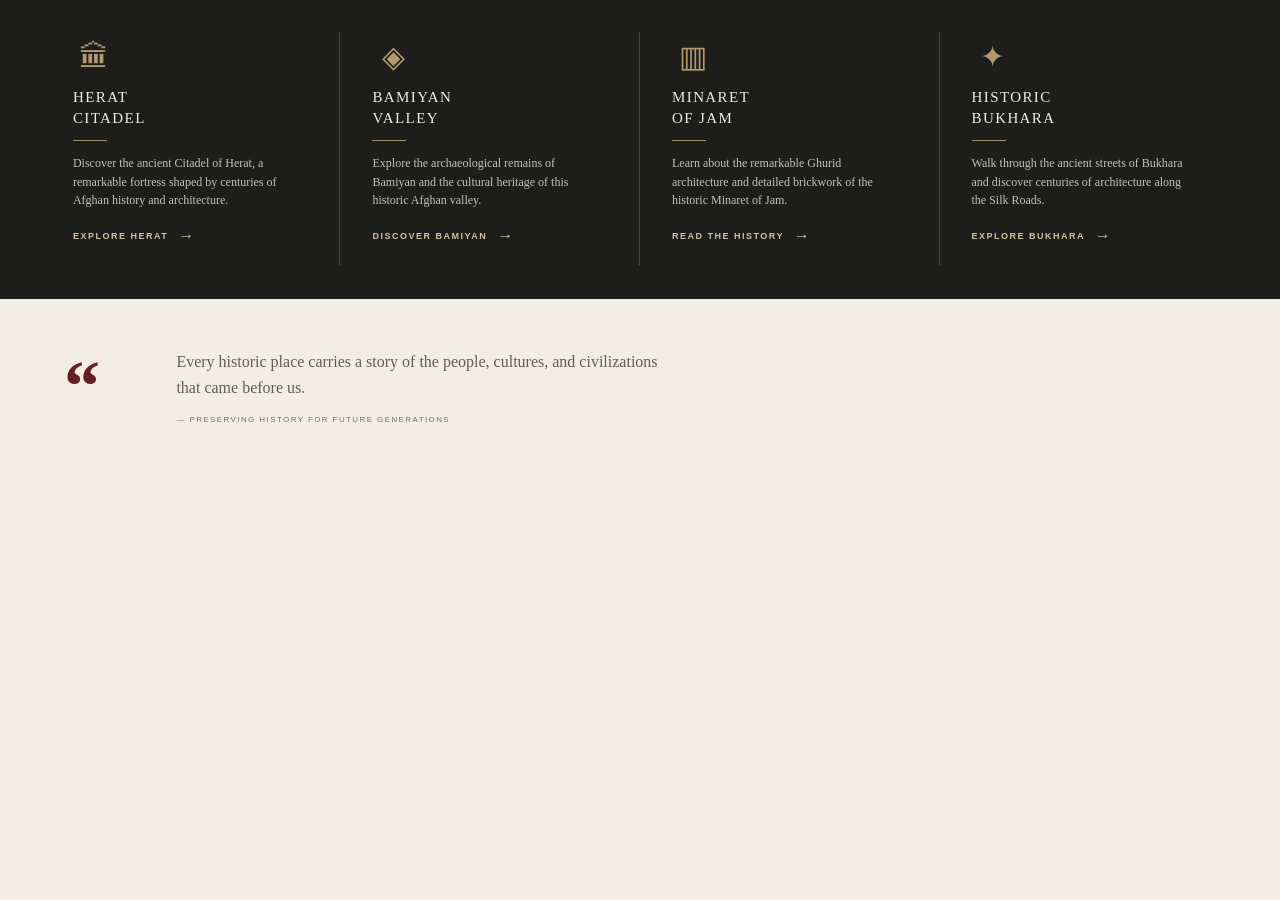
==== index.html @ f1c683c1 "Add historical places section" ====
<!DOCTYPE html>
<html lang="en">

<head>

    <meta charset="UTF-8">

    <meta name="viewport" content="width=device-width, initial-scale=1.0">

    <title>Historic Places & Heritage</title>

    <!-- =========================================
         COMMENT 1:
         CONNECTING THE CSS FILE
         This connects our HTML page to style.css.
    ========================================== -->

    <link rel="stylesheet" href="style.css">

</head>

<body>

    <!-- =========================================
         COMMENT 2:
         HISTORIC PLACES INFORMATION SECTION

         This is the dark section from the
         reference design.

         It contains four historical places.
    ========================================== -->

    <section class="features-section">

        <!-- =====================================
             COMMENT 3:
             FIRST HISTORIC PLACE

             Herat Citadel
        ====================================== -->

        <div class="feature-box">

            <!-- Historical place icon -->
            <div class="feature-icon">
                🏛
            </div>

            <!-- Historical place title -->
            <h3>
                HERAT<br>
                CITADEL
            </h3>

            <!-- Small decorative line -->
            <div class="feature-line"></div>

            <!-- Historical place description -->
            <p>
                Discover the ancient Citadel of Herat,
                a remarkable fortress shaped by centuries
                of Afghan history and architecture.
            </p>

            <!-- Explore link -->
            <a href="#">
                EXPLORE HERAT
                <span>→</span>
            </a>

        </div>

        <!-- =====================================
             COMMENT 4:
             SECOND HISTORIC PLACE

             Bamiyan Valley
        ====================================== -->

        <div class="feature-box">

            <!-- Historical place icon -->
            <div class="feature-icon">
                ◈
            </div>

            <!-- Historical place title -->
            <h3>
                BAMIYAN<br>
                VALLEY
            </h3>

            <!-- Small decorative line -->
            <div class="feature-line"></div>

            <!-- Historical place description -->
            <p>
                Explore the archaeological remains of
                Bamiyan and the cultural heritage of
                this historic Afghan valley.
            </p>

            <!-- Explore link -->
            <a href="#">
                DISCOVER BAMIYAN
                <span>→</span>
            </a>

        </div>

        <!-- =====================================
             COMMENT 5:
             THIRD HISTORIC PLACE

             Minaret of Jam
        ====================================== -->

        <div class="feature-box">

            <!-- Historical place icon -->
            <div class="feature-icon">
                ▥
            </div>

            <!-- Historical place title -->
            <h3>
                MINARET<br>
                OF JAM
            </h3>

            <!-- Small decorative line -->
            <div class="feature-line"></div>

            <!-- Historical place description -->
            <p>
                Learn about the remarkable Ghurid
                architecture and detailed brickwork
                of the historic Minaret of Jam.
            </p>

            <!-- Explore link -->
            <a href="#">
                READ THE HISTORY
                <span>→</span>
            </a>

        </div>

        <!-- =====================================
             COMMENT 6:
             FOURTH HISTORIC PLACE

             Historic Bukhara
        ====================================== -->

        <div class="feature-box">

            <!-- Historical place icon -->
            <div class="feature-icon">
                ✦
            </div>

            <!-- Historical place title -->
            <h3>
                HISTORIC<br>
                BUKHARA
            </h3>

            <!-- Small decorative line -->
            <div class="feature-line"></div>

            <!-- Historical place description -->
            <p>
                Walk through the ancient streets of
                Bukhara and discover centuries of
                architecture along the Silk Roads.
            </p>

            <!-- Explore link -->
            <a href="#">
                EXPLORE BUKHARA
                <span>→</span>
            </a>

        </div>

    </section>

    <!-- =========================================
         COMMENT 7:
         HERITAGE QUOTE SECTION

         This is the cream-colored section
         directly below the four columns.

         It contains:
         - Large quotation mark
         - Historical text
         - Small caption
         - Herat Citadel image
    ========================================== -->

    <section class="quote-section">

        <!-- =====================================
             COMMENT 8:
             LARGE QUOTATION MARK
        ====================================== -->

        <div class="quote-mark">
            “
        </div>

        <!-- =====================================
             COMMENT 9:
             QUOTE CONTENT
        ====================================== -->

        <div class="quote-content">

            <p>
                Every historic place carries a story of
                the people, cultures, and civilizations
                that came before us.
            </p>

            <!-- Small text below the quotation -->
            <span>
                — PRESERVING HISTORY FOR FUTURE GENERATIONS
            </span>

        </div>

        <!-- =====================================
             COMMENT 10:
             HISTORICAL IMAGE

             The image represents Herat Citadel.
        ====================================== -->

        <div class="quote-image"></div>

    </section>

</body>

</html>
---- style.css ----
/* =========================================
   COMMENT 1:
   GENERAL PAGE STYLES
   Basic settings for the whole page.
========================================= */

* {
    margin: 0;
    padding: 0;
    box-sizing: border-box;
}

body {
    background: #f3eee4;
    color: #f5efe4;
}


/* =========================================
   COMMENT 2:
   FOUR HISTORIC PLACES SECTION
   Dark section with four columns.
========================================= */

.features-section {
    width: 100%;
    background: #1d1d1b;

    display: grid;
    grid-template-columns: repeat(4, 1fr);

    padding: 32px 3.2% 34px;
}


/* =========================================
   COMMENT 3:
   HISTORIC PLACE BOX
   Each place has its own column.
========================================= */

.feature-box {
    min-height: 225px;

    padding: 4px 32px 20px;

    border-right: 1px solid #4a4945;

    display: flex;
    flex-direction: column;
    align-items: flex-start;
}


/* Remove the line from the last column */

.feature-box:last-child {
    border-right: none;
}


/* =========================================
   COMMENT 4:
   HISTORIC PLACE ICON
   Icon above each historical place title.
========================================= */

.feature-icon {
    width: 42px;
    height: 42px;

    margin-bottom: 9px;

    color: #b39a6d;

    font-size: 30px;
    line-height: 42px;

    text-align: center;
}


/* =========================================
   COMMENT 5:
   HISTORIC PLACE TITLE
========================================= */

.feature-box h3 {
    color: #f1eadf;

    font-family: Georgia, "Times New Roman", serif;

    font-size: 15px;
    line-height: 1.4;

    letter-spacing: 1.4px;

    font-weight: 400;

    min-height: 43px;
}


/* =========================================
   COMMENT 6:
   GOLD DECORATIVE LINE
========================================= */

.feature-line {
    width: 34px;
    height: 1px;

    background: #a48b62;

    margin: 10px 0 13px;
}


/* =========================================
   COMMENT 7:
   HISTORIC PLACE DESCRIPTION
========================================= */

.feature-box p {
    color: #c8c1b6;

    font-family: Georgia, "Times New Roman", serif;

    font-size: 12px;
    line-height: 1.55;

    max-width: 225px;

    margin-bottom: auto;
}


/* =========================================
   COMMENT 8:
   EXPLORE LINK
========================================= */

.feature-box a {
    margin-top: 17px;

    color: #d3c09e;

    text-decoration: none;

    font-family: Arial, sans-serif;

    font-size: 9px;

    letter-spacing: 1.5px;

    font-weight: bold;
}


/* Arrow beside the link */

.feature-box a span {
    font-size: 16px;

    margin-left: 6px;

    vertical-align: -2px;
}


/* Link hover effect */

.feature-box a:hover {
    color: #ffffff;
}


/* =========================================
   COMMENT 9:
   HERITAGE QUOTE SECTION
   Cream-colored section below the
   four historical places.
========================================= */

.quote-section {
    width: 100%;

    min-height: 175px;

    background: #f3eee4;

    display: flex;
    align-items: center;

    position: relative;

    overflow: hidden;

    color: #5b4b3f;
}


/* =========================================
   COMMENT 10:
   LARGE QUOTATION MARK
========================================= */

.quote-mark {
    width: 13%;

    padding-left: 5%;

    font-family: Georgia, "Times New Roman", serif;

    font-size: 72px;

    line-height: 1;

    font-weight: bold;

    color: #681d25;
}


/* =========================================
   COMMENT 11:
   QUOTE CONTENT
========================================= */

.quote-content {
    width: 52%;

    position: relative;

    z-index: 2;

    padding: 25px 10px;
}


/* Main quote text */

.quote-content p {
    font-family: Georgia, "Times New Roman", serif;

    font-size: 16px;

    line-height: 1.65;

    color: #6b5a4d;

    max-width: 500px;
}


/* Small text below the quote */

.quote-content span {
    display: block;

    margin-top: 13px;

    font-family: Arial, sans-serif;

    font-size: 8px;

    letter-spacing: 1.4px;

    color: #7b6b5d;
}


/* =========================================
   COMMENT 12:
   HERAT CITADEL IMAGE
   Real image of Herat Citadel.
========================================= */

.quote-image {
    width: 38%;
    height: 175px;

    position: absolute;

    right: 0;
    top: 0;

    background-image:

        linear-gradient(
            rgba(243, 238, 228, 0.12),
            rgba(243, 238, 228, 0.12)
        ),

        url("https://upload.wikimedia.org/wikipedia/commons/thumb/3/3e/HeratCitadel.jpg/1280px-HeratCitadel.jpg");

    background-size: cover;

    background-position: center;

    opacity: 0.9;
}


/* =========================================
   COMMENT 13:
   TABLET RESPONSIVE DESIGN
   Four columns become two columns
   on smaller screens.
========================================= */

@media (max-width: 900px) {

    .features-section {
        grid-template-columns: repeat(2, 1fr);
    }


    .feature-box {
        border-bottom: 1px solid #4a4945;
    }


    .feature-box:nth-child(2) {
        border-right: none;
    }


    .feature-box:nth-child(3),
    .feature-box:nth-child(4) {
        border-bottom: none;
    }


    .quote-mark {
        width: 15%;
    }


    .quote-content {
        width: 50%;
    }


    .quote-image {
        width: 35%;
    }
}


/* =========================================
   COMMENT 14:
   MOBILE RESPONSIVE DESIGN
   Four columns become one column
   on mobile phones.
========================================= */

@media (max-width: 600px) {

    /* One column for historical places */

    .features-section {
        grid-template-columns: 1fr;

        padding: 10px 20px;
    }


    /* Mobile historical place box */

    .feature-box {
        border-right: none;

        border-bottom: 1px solid #4a4945;

        padding: 25px 15px;

        min-height: auto;
    }


    /* Remove line from the last box */

    .feature-box:last-child {
        border-bottom: none;
    }


    /* Mobile quote section */

    .quote-section {
        min-height: 320px;

        display: block;

        padding: 25px 20px;
    }


    /* Mobile quotation mark */

    .quote-mark {
        width: auto;

        padding-left: 0;

        font-size: 55px;
    }


    /* Mobile quote content */

    .quote-content {
        width: 100%;

        padding: 0;
    }


    .quote-content p {
        font-size: 14px;
    }


    /* Mobile Herat Citadel image */

    .quote-image {
        position: relative;

        width: 100%;

        height: 160px;

        margin-top: 20px;
    }
}
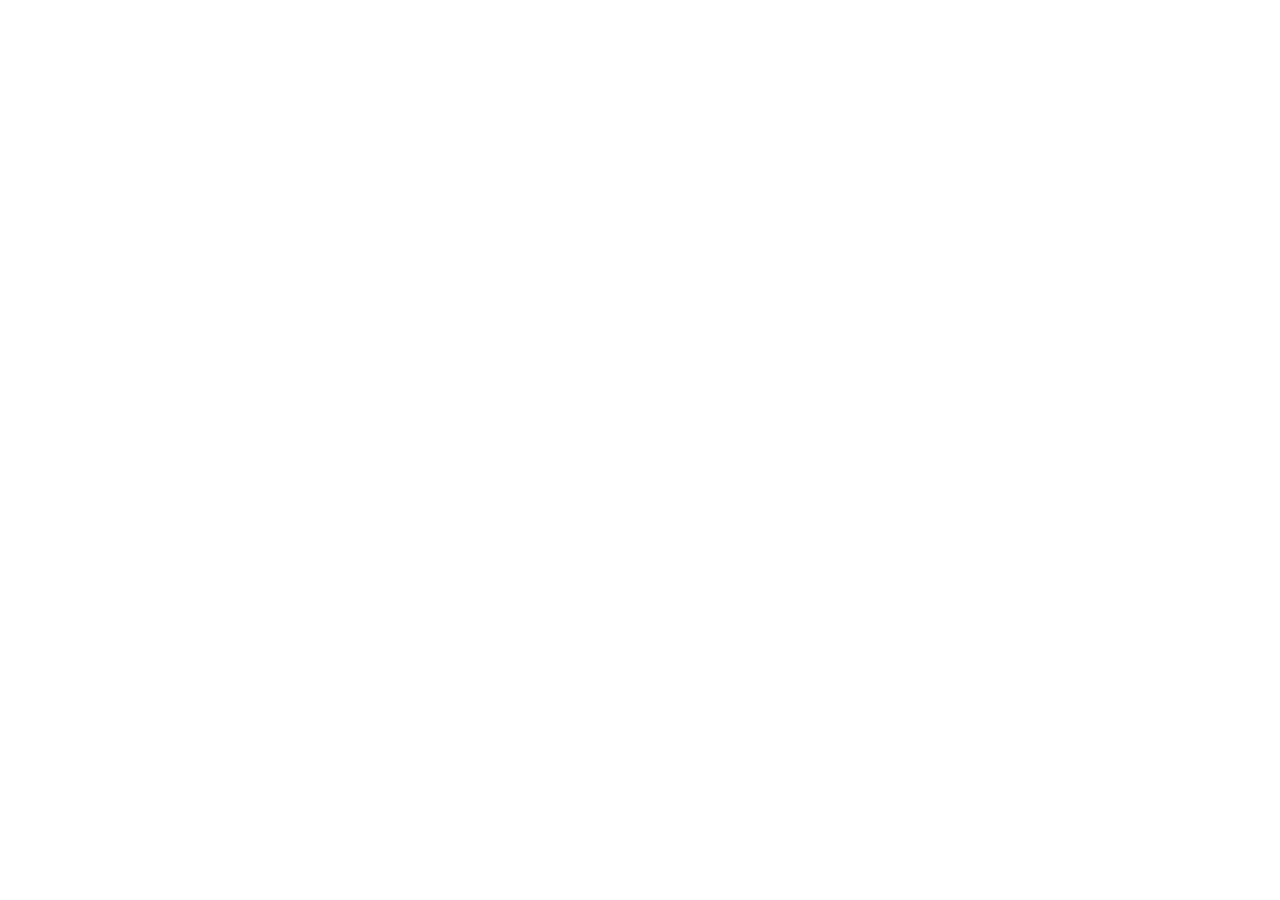
==== commit b3c80c33: "title added" ====
--- a/index.html
+++ b/index.html
@@ -1,248 +1,11 @@
 <!DOCTYPE html>
 <html lang="en">
-
 <head>
-
     <meta charset="UTF-8">
-
     <meta name="viewport" content="width=device-width, initial-scale=1.0">
-
-    <title>Historic Places & Heritage</title>
-
-    <!-- =========================================
-         COMMENT 1:
-         CONNECTING THE CSS FILE
-         This connects our HTML page to style.css.
-    ========================================== -->
-
-    <link rel="stylesheet" href="style.css">
-
+    <title>Herat — Beyond Time</title>
 </head>
-
 <body>
-
-    <!-- =========================================
-         COMMENT 2:
-         HISTORIC PLACES INFORMATION SECTION
-
-         This is the dark section from the
-         reference design.
-
-         It contains four historical places.
-    ========================================== -->
-
-    <section class="features-section">
-
-        <!-- =====================================
-             COMMENT 3:
-             FIRST HISTORIC PLACE
-
-             Herat Citadel
-        ====================================== -->
-
-        <div class="feature-box">
-
-            <!-- Historical place icon -->
-            <div class="feature-icon">
-                🏛
-            </div>
-
-            <!-- Historical place title -->
-            <h3>
-                HERAT<br>
-                CITADEL
-            </h3>
-
-            <!-- Small decorative line -->
-            <div class="feature-line"></div>
-
-            <!-- Historical place description -->
-            <p>
-                Discover the ancient Citadel of Herat,
-                a remarkable fortress shaped by centuries
-                of Afghan history and architecture.
-            </p>
-
-            <!-- Explore link -->
-            <a href="#">
-                EXPLORE HERAT
-                <span>→</span>
-            </a>
-
-        </div>
-
-        <!-- =====================================
-             COMMENT 4:
-             SECOND HISTORIC PLACE
-
-             Bamiyan Valley
-        ====================================== -->
-
-        <div class="feature-box">
-
-            <!-- Historical place icon -->
-            <div class="feature-icon">
-                ◈
-            </div>
-
-            <!-- Historical place title -->
-            <h3>
-                BAMIYAN<br>
-                VALLEY
-            </h3>
-
-            <!-- Small decorative line -->
-            <div class="feature-line"></div>
-
-            <!-- Historical place description -->
-            <p>
-                Explore the archaeological remains of
-                Bamiyan and the cultural heritage of
-                this historic Afghan valley.
-            </p>
-
-            <!-- Explore link -->
-            <a href="#">
-                DISCOVER BAMIYAN
-                <span>→</span>
-            </a>
-
-        </div>
-
-        <!-- =====================================
-             COMMENT 5:
-             THIRD HISTORIC PLACE
-
-             Minaret of Jam
-        ====================================== -->
-
-        <div class="feature-box">
-
-            <!-- Historical place icon -->
-            <div class="feature-icon">
-                ▥
-            </div>
-
-            <!-- Historical place title -->
-            <h3>
-                MINARET<br>
-                OF JAM
-            </h3>
-
-            <!-- Small decorative line -->
-            <div class="feature-line"></div>
-
-            <!-- Historical place description -->
-            <p>
-                Learn about the remarkable Ghurid
-                architecture and detailed brickwork
-                of the historic Minaret of Jam.
-            </p>
-
-            <!-- Explore link -->
-            <a href="#">
-                READ THE HISTORY
-                <span>→</span>
-            </a>
-
-        </div>
-
-        <!-- =====================================
-             COMMENT 6:
-             FOURTH HISTORIC PLACE
-
-             Historic Bukhara
-        ====================================== -->
-
-        <div class="feature-box">
-
-            <!-- Historical place icon -->
-            <div class="feature-icon">
-                ✦
-            </div>
-
-            <!-- Historical place title -->
-            <h3>
-                HISTORIC<br>
-                BUKHARA
-            </h3>
-
-            <!-- Small decorative line -->
-            <div class="feature-line"></div>
-
-            <!-- Historical place description -->
-            <p>
-                Walk through the ancient streets of
-                Bukhara and discover centuries of
-                architecture along the Silk Roads.
-            </p>
-
-            <!-- Explore link -->
-            <a href="#">
-                EXPLORE BUKHARA
-                <span>→</span>
-            </a>
-
-        </div>
-
-    </section>
-
-    <!-- =========================================
-         COMMENT 7:
-         HERITAGE QUOTE SECTION
-
-         This is the cream-colored section
-         directly below the four columns.
-
-         It contains:
-         - Large quotation mark
-         - Historical text
-         - Small caption
-         - Herat Citadel image
-    ========================================== -->
-
-    <section class="quote-section">
-
-        <!-- =====================================
-             COMMENT 8:
-             LARGE QUOTATION MARK
-        ====================================== -->
-
-        <div class="quote-mark">
-            “
-        </div>
-
-        <!-- =====================================
-             COMMENT 9:
-             QUOTE CONTENT
-        ====================================== -->
-
-        <div class="quote-content">
-
-            <p>
-                Every historic place carries a story of
-                the people, cultures, and civilizations
-                that came before us.
-            </p>
-
-            <!-- Small text below the quotation -->
-            <span>
-                — PRESERVING HISTORY FOR FUTURE GENERATIONS
-            </span>
-
-        </div>
-
-        <!-- =====================================
-             COMMENT 10:
-             HISTORICAL IMAGE
-
-             The image represents Herat Citadel.
-        ====================================== -->
-
-        <div class="quote-image"></div>
-
-    </section>
-
+    
 </body>
-
-</html>
+</html>
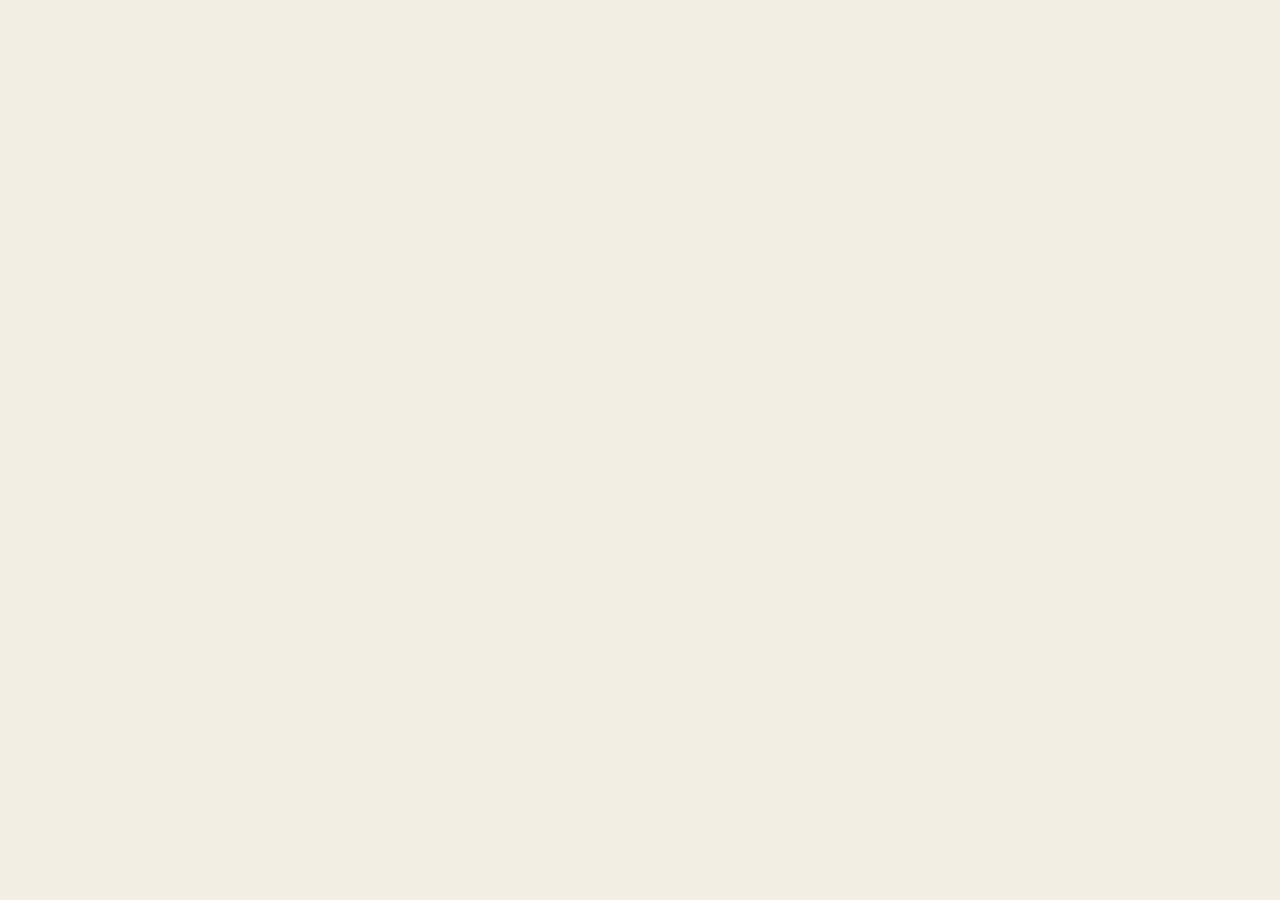
==== commit b74764b2: "link added" ====
--- a/index.html
+++ b/index.html
@@ -4,6 +4,19 @@
     <meta charset="UTF-8">
     <meta name="viewport" content="width=device-width, initial-scale=1.0">
     <title>Herat — Beyond Time</title>
+    
+     <link rel="preconnect" href="https://fonts.googleapis.com">
+    <link rel="preconnect" href="https://fonts.gstatic.com" crossorigin>
+    <link href="https://fonts.googleapis.com/css2?family=DM+Sans:wght@400;500;600&family=Playfair+Display:wght@400;500;600;700&display=swap" rel="stylesheet">
+
+    <!-- Bootstrap -->
+    <link href="https://cdn.jsdelivr.net/npm/bootstrap@5.3.3/dist/css/bootstrap.min.css" rel="stylesheet">
+
+    <!-- Bootstrap Icons -->
+    <link rel="stylesheet" href="https://cdn.jsdelivr.net/npm/bootstrap-icons@1.11.3/font/bootstrap-icons.min.css">
+
+    <!-- Your CSS -->
+    <link rel="stylesheet" href="style.css">
 </head>
 <body>
     
--- a/style.css
+++ b/style.css
@@ -0,0 +1,436 @@
+/* =========================================
+   COMMENT 1:
+   GENERAL PAGE STYLES
+   Basic settings for the whole page.
+========================================= */
+
+* {
+    margin: 0;
+    padding: 0;
+    box-sizing: border-box;
+}
+
+body {
+    background: #f3eee4;
+    color: #f5efe4;
+}
+
+
+/* =========================================
+   COMMENT 2:
+   FOUR HISTORIC PLACES SECTION
+   Dark section with four columns.
+========================================= */
+
+.features-section {
+    width: 100%;
+    background: #1d1d1b;
+
+    display: grid;
+    grid-template-columns: repeat(4, 1fr);
+
+    padding: 32px 3.2% 34px;
+}
+
+
+/* =========================================
+   COMMENT 3:
+   HISTORIC PLACE BOX
+   Each place has its own column.
+========================================= */
+
+.feature-box {
+    min-height: 225px;
+
+    padding: 4px 32px 20px;
+
+    border-right: 1px solid #4a4945;
+
+    display: flex;
+    flex-direction: column;
+    align-items: flex-start;
+}
+
+
+/* Remove the line from the last column */
+
+.feature-box:last-child {
+    border-right: none;
+}
+
+
+/* =========================================
+   COMMENT 4:
+   HISTORIC PLACE ICON
+   Icon above each historical place title.
+========================================= */
+
+.feature-icon {
+    width: 42px;
+    height: 42px;
+
+    margin-bottom: 9px;
+
+    color: #b39a6d;
+
+    font-size: 30px;
+    line-height: 42px;
+
+    text-align: center;
+}
+
+
+/* =========================================
+   COMMENT 5:
+   HISTORIC PLACE TITLE
+========================================= */
+
+.feature-box h3 {
+    color: #f1eadf;
+
+    font-family: Georgia, "Times New Roman", serif;
+
+    font-size: 15px;
+    line-height: 1.4;
+
+    letter-spacing: 1.4px;
+
+    font-weight: 400;
+
+    min-height: 43px;
+}
+
+
+/* =========================================
+   COMMENT 6:
+   GOLD DECORATIVE LINE
+========================================= */
+
+.feature-line {
+    width: 34px;
+    height: 1px;
+
+    background: #a48b62;
+
+    margin: 10px 0 13px;
+}
+
+
+/* =========================================
+   COMMENT 7:
+   HISTORIC PLACE DESCRIPTION
+========================================= */
+
+.feature-box p {
+    color: #c8c1b6;
+
+    font-family: Georgia, "Times New Roman", serif;
+
+    font-size: 12px;
+    line-height: 1.55;
+
+    max-width: 225px;
+
+    margin-bottom: auto;
+}
+
+
+/* =========================================
+   COMMENT 8:
+   EXPLORE LINK
+========================================= */
+
+.feature-box a {
+    margin-top: 17px;
+
+    color: #d3c09e;
+
+    text-decoration: none;
+
+    font-family: Arial, sans-serif;
+
+    font-size: 9px;
+
+    letter-spacing: 1.5px;
+
+    font-weight: bold;
+}
+
+
+/* Arrow beside the link */
+
+.feature-box a span {
+    font-size: 16px;
+
+    margin-left: 6px;
+
+    vertical-align: -2px;
+}
+
+
+/* Link hover effect */
+
+.feature-box a:hover {
+    color: #ffffff;
+}
+
+
+/* =========================================
+   COMMENT 9:
+   HERITAGE QUOTE SECTION
+   Cream-colored section below the
+   four historical places.
+========================================= */
+
+.quote-section {
+    width: 100%;
+
+    min-height: 175px;
+
+    background: #f3eee4;
+
+    display: flex;
+    align-items: center;
+
+    position: relative;
+
+    overflow: hidden;
+
+    color: #5b4b3f;
+}
+
+
+/* =========================================
+   COMMENT 10:
+   LARGE QUOTATION MARK
+========================================= */
+
+.quote-mark {
+    width: 13%;
+
+    padding-left: 5%;
+
+    font-family: Georgia, "Times New Roman", serif;
+
+    font-size: 72px;
+
+    line-height: 1;
+
+    font-weight: bold;
+
+    color: #681d25;
+}
+
+
+/* =========================================
+   COMMENT 11:
+   QUOTE CONTENT
+========================================= */
+
+.quote-content {
+    width: 52%;
+
+    position: relative;
+
+    z-index: 2;
+
+    padding: 25px 10px;
+}
+
+
+/* Main quote text */
+
+.quote-content p {
+    font-family: Georgia, "Times New Roman", serif;
+
+    font-size: 16px;
+
+    line-height: 1.65;
+
+    color: #6b5a4d;
+
+    max-width: 500px;
+}
+
+
+/* Small text below the quote */
+
+.quote-content span {
+    display: block;
+
+    margin-top: 13px;
+
+    font-family: Arial, sans-serif;
+
+    font-size: 8px;
+
+    letter-spacing: 1.4px;
+
+    color: #7b6b5d;
+}
+
+
+/* =========================================
+   COMMENT 12:
+   HERAT CITADEL IMAGE
+   Real image of Herat Citadel.
+========================================= */
+
+.quote-image {
+    width: 38%;
+    height: 175px;
+
+    position: absolute;
+
+    right: 0;
+    top: 0;
+
+    background-image:
+
+        linear-gradient(
+            rgba(243, 238, 228, 0.12),
+            rgba(243, 238, 228, 0.12)
+        ),
+
+        url("https://upload.wikimedia.org/wikipedia/commons/thumb/3/3e/HeratCitadel.jpg/1280px-HeratCitadel.jpg");
+
+    background-size: cover;
+
+    background-position: center;
+
+    opacity: 0.9;
+}
+
+
+/* =========================================
+   COMMENT 13:
+   TABLET RESPONSIVE DESIGN
+   Four columns become two columns
+   on smaller screens.
+========================================= */
+
+@media (max-width: 900px) {
+
+    .features-section {
+        grid-template-columns: repeat(2, 1fr);
+    }
+
+
+    .feature-box {
+        border-bottom: 1px solid #4a4945;
+    }
+
+
+    .feature-box:nth-child(2) {
+        border-right: none;
+    }
+
+
+    .feature-box:nth-child(3),
+    .feature-box:nth-child(4) {
+        border-bottom: none;
+    }
+
+
+    .quote-mark {
+        width: 15%;
+    }
+
+
+    .quote-content {
+        width: 50%;
+    }
+
+
+    .quote-image {
+        width: 35%;
+    }
+}
+
+
+/* =========================================
+   COMMENT 14:
+   MOBILE RESPONSIVE DESIGN
+   Four columns become one column
+   on mobile phones.
+========================================= */
+
+@media (max-width: 600px) {
+
+    /* One column for historical places */
+
+    .features-section {
+        grid-template-columns: 1fr;
+
+        padding: 10px 20px;
+    }
+
+
+    /* Mobile historical place box */
+
+    .feature-box {
+        border-right: none;
+
+        border-bottom: 1px solid #4a4945;
+
+        padding: 25px 15px;
+
+        min-height: auto;
+    }
+
+
+    /* Remove line from the last box */
+
+    .feature-box:last-child {
+        border-bottom: none;
+    }
+
+
+    /* Mobile quote section */
+
+    .quote-section {
+        min-height: 320px;
+
+        display: block;
+
+        padding: 25px 20px;
+    }
+
+
+    /* Mobile quotation mark */
+
+    .quote-mark {
+        width: auto;
+
+        padding-left: 0;
+
+        font-size: 55px;
+    }
+
+
+    /* Mobile quote content */
+
+    .quote-content {
+        width: 100%;
+
+        padding: 0;
+    }
+
+
+    .quote-content p {
+        font-size: 14px;
+    }
+
+
+    /* Mobile Herat Citadel image */
+
+    .quote-image {
+        position: relative;
+
+        width: 100%;
+
+        height: 160px;
+
+        margin-top: 20px;
+    }
+}
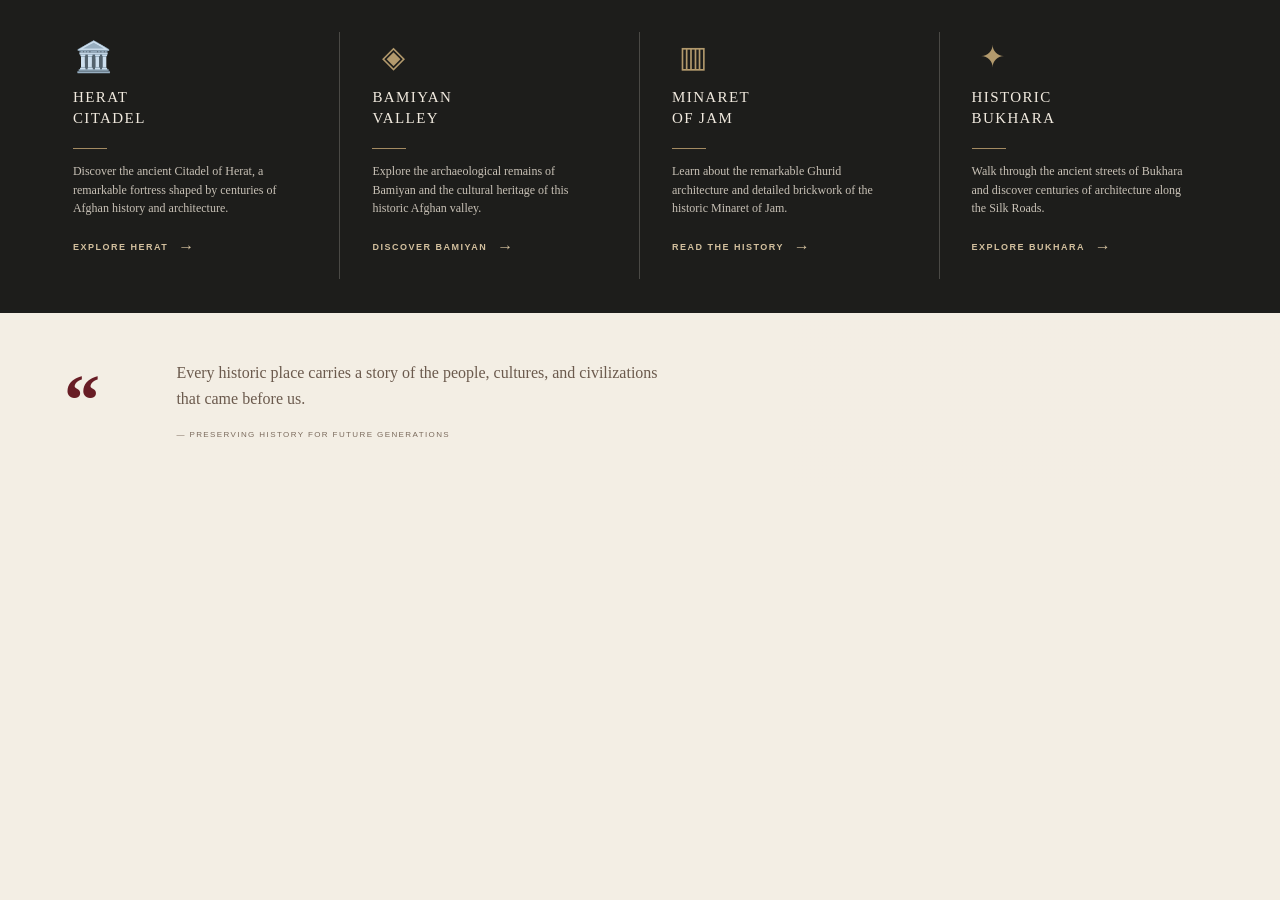
==== commit a9563630: "Merge branch 'main' into feat/header-hero" ====
--- a/index.html
+++ b/index.html
@@ -1,12 +1,15 @@
 <!DOCTYPE html>
 <html lang="en">
+
 <head>
     <meta charset="UTF-8">
     <meta name="viewport" content="width=device-width, initial-scale=1.0">
+
     <title>Herat — Beyond Time</title>
-    
-     <link rel="preconnect" href="https://fonts.googleapis.com">
+
+    <link rel="preconnect" href="https://fonts.googleapis.com">
     <link rel="preconnect" href="https://fonts.gstatic.com" crossorigin>
+
     <link href="https://fonts.googleapis.com/css2?family=DM+Sans:wght@400;500;600&family=Playfair+Display:wght@400;500;600;700&display=swap" rel="stylesheet">
 
     <!-- Bootstrap -->
@@ -18,7 +21,141 @@
     <!-- Your CSS -->
     <link rel="stylesheet" href="style.css">
 </head>
+
 <body>
-    
+
+    <section class="features-section">
+
+        <div class="feature-box">
+
+            <div class="feature-icon">
+                🏛
+            </div>
+
+            <h3>
+                HERAT<br>
+                CITADEL
+            </h3>
+
+            <div class="feature-line"></div>
+
+            <p>
+                Discover the ancient Citadel of Herat,
+                a remarkable fortress shaped by centuries
+                of Afghan history and architecture.
+            </p>
+
+            <a href="#">
+                EXPLORE HERAT
+                <span>→</span>
+            </a>
+
+        </div>
+
+        <div class="feature-box">
+
+            <div class="feature-icon">
+                ◈
+            </div>
+
+            <h3>
+                BAMIYAN<br>
+                VALLEY
+            </h3>
+
+            <div class="feature-line"></div>
+
+            <p>
+                Explore the archaeological remains of
+                Bamiyan and the cultural heritage of
+                this historic Afghan valley.
+            </p>
+
+            <a href="#">
+                DISCOVER BAMIYAN
+                <span>→</span>
+            </a>
+
+        </div>
+
+        <div class="feature-box">
+
+            <div class="feature-icon">
+                ▥
+            </div>
+
+            <h3>
+                MINARET<br>
+                OF JAM
+            </h3>
+
+            <div class="feature-line"></div>
+
+            <p>
+                Learn about the remarkable Ghurid
+                architecture and detailed brickwork
+                of the historic Minaret of Jam.
+            </p>
+
+            <a href="#">
+                READ THE HISTORY
+                <span>→</span>
+            </a>
+
+        </div>
+
+        <div class="feature-box">
+
+            <div class="feature-icon">
+                ✦
+            </div>
+
+            <h3>
+                HISTORIC<br>
+                BUKHARA
+            </h3>
+
+            <div class="feature-line"></div>
+
+            <p>
+                Walk through the ancient streets of
+                Bukhara and discover centuries of
+                architecture along the Silk Roads.
+            </p>
+
+            <a href="#">
+                EXPLORE BUKHARA
+                <span>→</span>
+            </a>
+
+        </div>
+
+    </section>
+
+    <section class="quote-section">
+
+        <div class="quote-mark">
+            “
+        </div>
+
+        <div class="quote-content">
+
+            <p>
+                Every historic place carries a story of
+                the people, cultures, and civilizations
+                that came before us.
+            </p>
+
+            <span>
+                — PRESERVING HISTORY FOR FUTURE GENERATIONS
+            </span>
+
+        </div>
+
+        <div class="quote-image"></div>
+
+    </section>
+
 </body>
+
 </html>
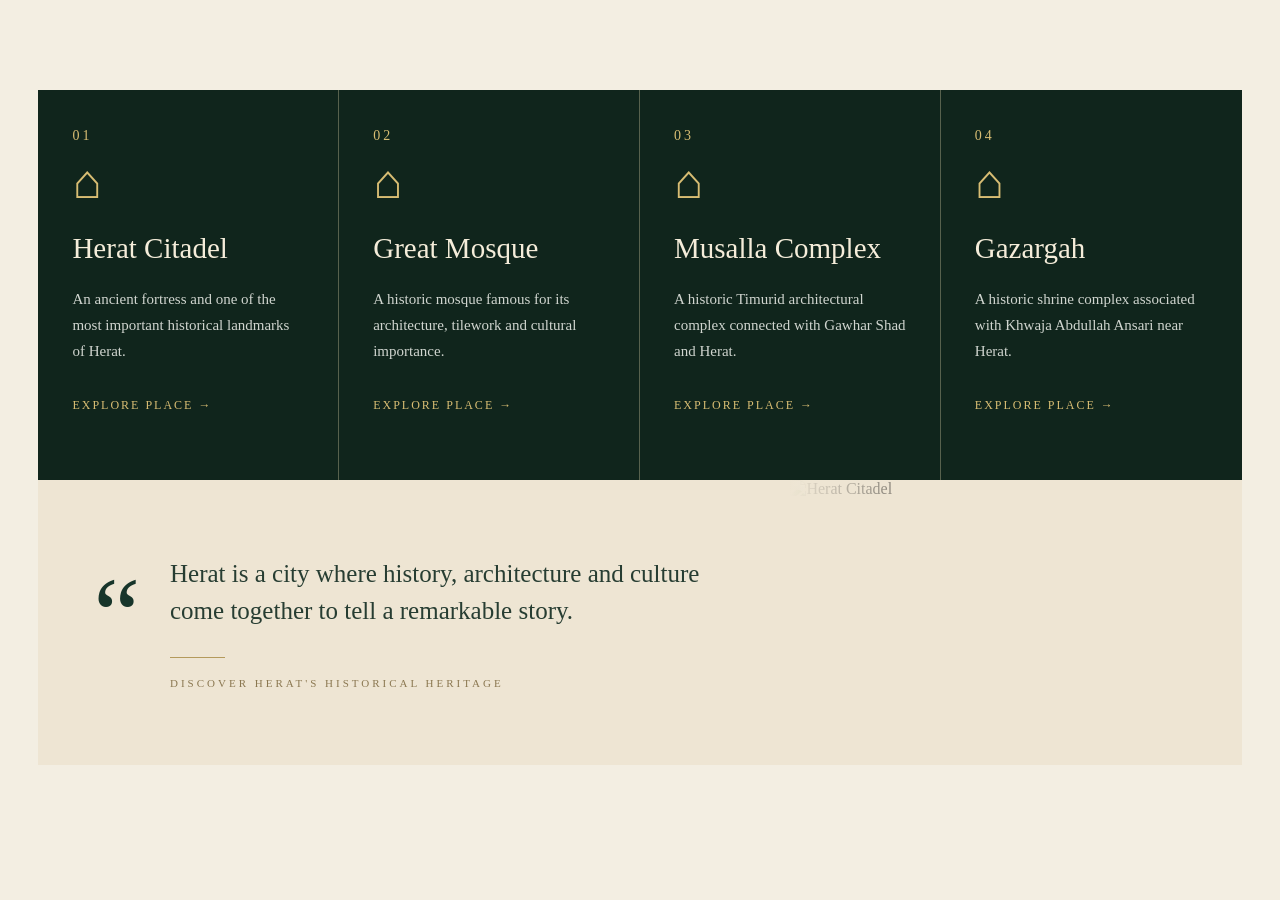
==== commit c339ea9c: "Add files via upload" ====
--- a/index.html
+++ b/index.html
@@ -1,161 +1,155 @@
-<!DOCTYPE html>
-<html lang="en">
-
-<head>
-    <meta charset="UTF-8">
-    <meta name="viewport" content="width=device-width, initial-scale=1.0">
-
-    <title>Herat — Beyond Time</title>
-
-    <link rel="preconnect" href="https://fonts.googleapis.com">
-    <link rel="preconnect" href="https://fonts.gstatic.com" crossorigin>
-
-    <link href="https://fonts.googleapis.com/css2?family=DM+Sans:wght@400;500;600&family=Playfair+Display:wght@400;500;600;700&display=swap" rel="stylesheet">
-
-    <!-- Bootstrap -->
-    <link href="https://cdn.jsdelivr.net/npm/bootstrap@5.3.3/dist/css/bootstrap.min.css" rel="stylesheet">
-
-    <!-- Bootstrap Icons -->
-    <link rel="stylesheet" href="https://cdn.jsdelivr.net/npm/bootstrap-icons@1.11.3/font/bootstrap-icons.min.css">
-
-    <!-- Your CSS -->
-    <link rel="stylesheet" href="style.css">
-</head>
-
-<body>
-
-    <section class="features-section">
-
-        <div class="feature-box">
-
-            <div class="feature-icon">
-                🏛
-            </div>
-
-            <h3>
-                HERAT<br>
-                CITADEL
-            </h3>
-
-            <div class="feature-line"></div>
-
-            <p>
-                Discover the ancient Citadel of Herat,
-                a remarkable fortress shaped by centuries
-                of Afghan history and architecture.
-            </p>
-
-            <a href="#">
-                EXPLORE HERAT
-                <span>→</span>
-            </a>
-
-        </div>
-
-        <div class="feature-box">
-
-            <div class="feature-icon">
-                ◈
-            </div>
-
-            <h3>
-                BAMIYAN<br>
-                VALLEY
-            </h3>
-
-            <div class="feature-line"></div>
-
-            <p>
-                Explore the archaeological remains of
-                Bamiyan and the cultural heritage of
-                this historic Afghan valley.
-            </p>
-
-            <a href="#">
-                DISCOVER BAMIYAN
-                <span>→</span>
-            </a>
-
-        </div>
-
-        <div class="feature-box">
-
-            <div class="feature-icon">
-                ▥
-            </div>
-
-            <h3>
-                MINARET<br>
-                OF JAM
-            </h3>
-
-            <div class="feature-line"></div>
-
-            <p>
-                Learn about the remarkable Ghurid
-                architecture and detailed brickwork
-                of the historic Minaret of Jam.
-            </p>
-
-            <a href="#">
-                READ THE HISTORY
-                <span>→</span>
-            </a>
-
-        </div>
-
-        <div class="feature-box">
-
-            <div class="feature-icon">
-                ✦
-            </div>
-
-            <h3>
-                HISTORIC<br>
-                BUKHARA
-            </h3>
-
-            <div class="feature-line"></div>
-
-            <p>
-                Walk through the ancient streets of
-                Bukhara and discover centuries of
-                architecture along the Silk Roads.
-            </p>
-
-            <a href="#">
-                EXPLORE BUKHARA
-                <span>→</span>
-            </a>
-
-        </div>
-
-    </section>
-
-    <section class="quote-section">
-
-        <div class="quote-mark">
-            “
-        </div>
-
-        <div class="quote-content">
-
-            <p>
-                Every historic place carries a story of
-                the people, cultures, and civilizations
-                that came before us.
-            </p>
-
-            <span>
-                — PRESERVING HISTORY FOR FUTURE GENERATIONS
-            </span>
-
-        </div>
-
-        <div class="quote-image"></div>
-
-    </section>
-
-</body>
-
+<!DOCTYPE html>
+<html lang="en">
+
+<head>
+    <meta charset="UTF-8">
+
+    <!-- Make the website responsive -->
+    <meta name="viewport" content="width=device-width, initial-scale=1.0">
+
+    <!-- Connect HTML to CSS -->
+    <link rel="stylesheet" href="style.css">
+
+    <title>Historical Places of Herat</title>
+</head>
+
+<body>
+
+    <!-- =========================================
+         HISTORICAL PLACES OF HERAT
+         Four places in one row
+    ========================================== -->
+    <section class="heritage-section">
+
+        <!-- =====================================
+             PLACE 01
+        ====================================== -->
+        <div class="heritage-card">
+
+            <div class="number">01</div>
+
+            <!-- Simple historical-place icon -->
+            <div class="place-icon">⌂</div>
+
+            <h2>Herat Citadel</h2>
+
+            <p>
+                An ancient fortress and one of the
+                most important historical landmarks of Herat.
+            </p>
+
+            <a href="#">EXPLORE PLACE →</a>
+
+        </div>
+
+
+        <!-- =====================================
+             PLACE 02
+        ====================================== -->
+        <div class="heritage-card">
+
+            <div class="number">02</div>
+
+            <div class="place-icon">⌂</div>
+
+            <h2>Great Mosque</h2>
+
+            <p>
+                A historic mosque famous for its
+                architecture, tilework and cultural importance.
+            </p>
+
+            <a href="#">EXPLORE PLACE →</a>
+
+        </div>
+
+
+        <!-- =====================================
+             PLACE 03
+        ====================================== -->
+        <div class="heritage-card">
+
+            <div class="number">03</div>
+
+            <div class="place-icon">⌂</div>
+
+            <h2>Musalla Complex</h2>
+
+            <p>
+                A historic Timurid architectural complex
+                connected with Gawhar Shad and Herat.
+            </p>
+
+            <a href="#">EXPLORE PLACE →</a>
+
+        </div>
+
+
+        <!-- =====================================
+             PLACE 04
+        ====================================== -->
+        <div class="heritage-card">
+
+            <div class="number">04</div>
+
+            <div class="place-icon">⌂</div>
+
+            <h2>Gazargah</h2>
+
+            <p>
+                A historic shrine complex associated
+                with Khwaja Abdullah Ansari near Herat.
+            </p>
+
+            <a href="#">EXPLORE PLACE →</a>
+
+        </div>
+
+
+        <!-- =========================================
+             BOTTOM HERITAGE MESSAGE
+        ========================================== -->
+        <div class="heritage-bottom">
+
+            <!-- Text section -->
+            <div class="heritage-message">
+
+                <div class="quote-mark">
+                    “
+                </div>
+
+                <div class="message-content">
+
+                    <p>
+                        Herat is a city where history,
+                        architecture and culture come
+                        together to tell a remarkable story.
+                    </p>
+
+                    <div class="message-line"></div>
+
+                    <span>
+                        DISCOVER HERAT'S HISTORICAL HERITAGE
+                    </span>
+
+                </div>
+
+            </div>
+
+
+            <!-- Historical image -->
+            <div class="heritage-image">
+
+                <img
+                    src="https://upload.wikimedia.org/wikipedia/commons/thumb/3/3e/HeratCitadel.jpg/1280px-HeratCitadel.jpg"
+                    alt="Herat Citadel">
+
+            </div>
+
+        </div>
+
+    </section>
+
+</body>
+
 </html>
--- a/style.css
+++ b/style.css
@@ -1,436 +1,443 @@
-/* =========================================
-   COMMENT 1:
-   GENERAL PAGE STYLES
-   Basic settings for the whole page.
-========================================= */
-
-* {
-    margin: 0;
-    padding: 0;
-    box-sizing: border-box;
-}
-
-body {
-    background: #f3eee4;
-    color: #f5efe4;
-}
-
-
-/* =========================================
-   COMMENT 2:
-   FOUR HISTORIC PLACES SECTION
-   Dark section with four columns.
-========================================= */
-
-.features-section {
-    width: 100%;
-    background: #1d1d1b;
-
-    display: grid;
-    grid-template-columns: repeat(4, 1fr);
-
-    padding: 32px 3.2% 34px;
-}
-
-
-/* =========================================
-   COMMENT 3:
-   HISTORIC PLACE BOX
-   Each place has its own column.
-========================================= */
-
-.feature-box {
-    min-height: 225px;
-
-    padding: 4px 32px 20px;
-
-    border-right: 1px solid #4a4945;
-
-    display: flex;
-    flex-direction: column;
-    align-items: flex-start;
-}
-
-
-/* Remove the line from the last column */
-
-.feature-box:last-child {
-    border-right: none;
-}
-
-
-/* =========================================
-   COMMENT 4:
-   HISTORIC PLACE ICON
-   Icon above each historical place title.
-========================================= */
-
-.feature-icon {
-    width: 42px;
-    height: 42px;
-
-    margin-bottom: 9px;
-
-    color: #b39a6d;
-
-    font-size: 30px;
-    line-height: 42px;
-
-    text-align: center;
-}
-
-
-/* =========================================
-   COMMENT 5:
-   HISTORIC PLACE TITLE
-========================================= */
-
-.feature-box h3 {
-    color: #f1eadf;
-
-    font-family: Georgia, "Times New Roman", serif;
-
-    font-size: 15px;
-    line-height: 1.4;
-
-    letter-spacing: 1.4px;
-
-    font-weight: 400;
-
-    min-height: 43px;
-}
-
-
-/* =========================================
-   COMMENT 6:
-   GOLD DECORATIVE LINE
-========================================= */
-
-.feature-line {
-    width: 34px;
-    height: 1px;
-
-    background: #a48b62;
-
-    margin: 10px 0 13px;
-}
-
-
-/* =========================================
-   COMMENT 7:
-   HISTORIC PLACE DESCRIPTION
-========================================= */
-
-.feature-box p {
-    color: #c8c1b6;
-
-    font-family: Georgia, "Times New Roman", serif;
-
-    font-size: 12px;
-    line-height: 1.55;
-
-    max-width: 225px;
-
-    margin-bottom: auto;
-}
-
-
-/* =========================================
-   COMMENT 8:
-   EXPLORE LINK
-========================================= */
-
-.feature-box a {
-    margin-top: 17px;
-
-    color: #d3c09e;
-
-    text-decoration: none;
-
-    font-family: Arial, sans-serif;
-
-    font-size: 9px;
-
-    letter-spacing: 1.5px;
-
-    font-weight: bold;
-}
-
-
-/* Arrow beside the link */
-
-.feature-box a span {
-    font-size: 16px;
-
-    margin-left: 6px;
-
-    vertical-align: -2px;
-}
-
-
-/* Link hover effect */
-
-.feature-box a:hover {
-    color: #ffffff;
-}
-
-
-/* =========================================
-   COMMENT 9:
-   HERITAGE QUOTE SECTION
-   Cream-colored section below the
-   four historical places.
-========================================= */
-
-.quote-section {
-    width: 100%;
-
-    min-height: 175px;
-
-    background: #f3eee4;
-
-    display: flex;
-    align-items: center;
-
-    position: relative;
-
-    overflow: hidden;
-
-    color: #5b4b3f;
-}
-
-
-/* =========================================
-   COMMENT 10:
-   LARGE QUOTATION MARK
-========================================= */
-
-.quote-mark {
-    width: 13%;
-
-    padding-left: 5%;
-
-    font-family: Georgia, "Times New Roman", serif;
-
-    font-size: 72px;
-
-    line-height: 1;
-
-    font-weight: bold;
-
-    color: #681d25;
-}
-
-
-/* =========================================
-   COMMENT 11:
-   QUOTE CONTENT
-========================================= */
-
-.quote-content {
-    width: 52%;
-
-    position: relative;
-
-    z-index: 2;
-
-    padding: 25px 10px;
-}
-
-
-/* Main quote text */
-
-.quote-content p {
-    font-family: Georgia, "Times New Roman", serif;
-
-    font-size: 16px;
-
-    line-height: 1.65;
-
-    color: #6b5a4d;
-
-    max-width: 500px;
-}
-
-
-/* Small text below the quote */
-
-.quote-content span {
-    display: block;
-
-    margin-top: 13px;
-
-    font-family: Arial, sans-serif;
-
-    font-size: 8px;
-
-    letter-spacing: 1.4px;
-
-    color: #7b6b5d;
-}
-
-
-/* =========================================
-   COMMENT 12:
-   HERAT CITADEL IMAGE
-   Real image of Herat Citadel.
-========================================= */
-
-.quote-image {
-    width: 38%;
-    height: 175px;
-
-    position: absolute;
-
-    right: 0;
-    top: 0;
-
-    background-image:
-
-        linear-gradient(
-            rgba(243, 238, 228, 0.12),
-            rgba(243, 238, 228, 0.12)
-        ),
-
-        url("https://upload.wikimedia.org/wikipedia/commons/thumb/3/3e/HeratCitadel.jpg/1280px-HeratCitadel.jpg");
-
-    background-size: cover;
-
-    background-position: center;
-
-    opacity: 0.9;
-}
-
-
-/* =========================================
-   COMMENT 13:
-   TABLET RESPONSIVE DESIGN
-   Four columns become two columns
-   on smaller screens.
-========================================= */
-
-@media (max-width: 900px) {
-
-    .features-section {
-        grid-template-columns: repeat(2, 1fr);
-    }
-
-
-    .feature-box {
-        border-bottom: 1px solid #4a4945;
-    }
-
-
-    .feature-box:nth-child(2) {
-        border-right: none;
-    }
-
-
-    .feature-box:nth-child(3),
-    .feature-box:nth-child(4) {
-        border-bottom: none;
-    }
-
-
-    .quote-mark {
-        width: 15%;
-    }
-
-
-    .quote-content {
-        width: 50%;
-    }
-
-
-    .quote-image {
-        width: 35%;
-    }
-}
-
-
-/* =========================================
-   COMMENT 14:
-   MOBILE RESPONSIVE DESIGN
-   Four columns become one column
-   on mobile phones.
-========================================= */
-
-@media (max-width: 600px) {
-
-    /* One column for historical places */
-
-    .features-section {
-        grid-template-columns: 1fr;
-
-        padding: 10px 20px;
-    }
-
-
-    /* Mobile historical place box */
-
-    .feature-box {
-        border-right: none;
-
-        border-bottom: 1px solid #4a4945;
-
-        padding: 25px 15px;
-
-        min-height: auto;
-    }
-
-
-    /* Remove line from the last box */
-
-    .feature-box:last-child {
-        border-bottom: none;
-    }
-
-
-    /* Mobile quote section */
-
-    .quote-section {
-        min-height: 320px;
-
-        display: block;
-
-        padding: 25px 20px;
-    }
-
-
-    /* Mobile quotation mark */
-
-    .quote-mark {
-        width: auto;
-
-        padding-left: 0;
-
-        font-size: 55px;
-    }
-
-
-    /* Mobile quote content */
-
-    .quote-content {
-        width: 100%;
-
-        padding: 0;
-    }
-
-
-    .quote-content p {
-        font-size: 14px;
-    }
-
-
-    /* Mobile Herat Citadel image */
-
-    .quote-image {
-        position: relative;
-
-        width: 100%;
-
-        height: 160px;
-
-        margin-top: 20px;
-    }
-}
+/* =========================================
+   GENERAL SETTINGS
+========================================= */
+
+* {
+    margin: 0;
+    padding: 0;
+    box-sizing: border-box;
+}
+
+body {
+    background-color: #f3eee2;
+
+    font-family: Georgia, "Times New Roman", serif;
+
+    padding: 90px 0;
+}
+
+
+/* =========================================
+   MAIN HERITAGE SECTION
+========================================= */
+
+.heritage-section {
+    width: 94%;
+
+    max-width: 1350px;
+
+    margin: 0 auto;
+
+    display: grid;
+
+    /* Four large cards in one row */
+    grid-template-columns: repeat(4, 1fr);
+
+    background-color: #10251c;
+}
+
+
+/* =========================================
+   HISTORICAL PLACE CARD
+========================================= */
+
+.heritage-card {
+    min-height: 390px;
+
+    padding: 38px 34px;
+
+    background-color: #10251c;
+
+    color: white;
+
+    border-right: 1px solid rgba(220, 210, 170, 0.35);
+
+    transition: all 0.3s ease;
+}
+
+
+/* Remove the right border from the last card */
+.heritage-card:nth-child(4) {
+    border-right: none;
+}
+
+
+/* Hover effect */
+.heritage-card:hover {
+    background-color: #173126;
+}
+
+
+/* =========================================
+   NUMBER
+========================================= */
+
+.number {
+    color: #d8bd73;
+
+    font-size: 14px;
+
+    letter-spacing: 3px;
+
+    margin-bottom: 14px;
+}
+
+
+/* =========================================
+   PLACE ICON
+========================================= */
+
+.place-icon {
+    color: #d8bd73;
+
+    font-size: 48px;
+
+    line-height: 1;
+
+    margin-bottom: 25px;
+
+    font-family: Georgia, serif;
+}
+
+
+/* =========================================
+   PLACE TITLE
+========================================= */
+
+.heritage-card h2 {
+    color: #f5edda;
+
+    font-size: 29px;
+
+    font-weight: 500;
+
+    line-height: 1.2;
+
+    margin-bottom: 20px;
+}
+
+
+/* =========================================
+   DESCRIPTION
+========================================= */
+
+.heritage-card p {
+    color: #d0d5cf;
+
+    font-size: 15px;
+
+    line-height: 1.75;
+
+    max-width: 250px;
+
+    margin-bottom: 30px;
+}
+
+
+/* =========================================
+   EXPLORE LINK
+========================================= */
+
+.heritage-card a {
+    color: #d8bd73;
+
+    text-decoration: none;
+
+    font-size: 12px;
+
+    letter-spacing: 2px;
+
+    transition: color 0.3s ease;
+}
+
+.heritage-card a:hover {
+    color: #ffffff;
+}
+
+
+/* =========================================
+   BOTTOM AREA
+========================================= */
+
+.heritage-bottom {
+    grid-column: 1 / -1;
+
+    min-height: 285px;
+
+    display: grid;
+
+    grid-template-columns: 1.25fr 0.75fr;
+
+    background-color: #eee5d3;
+
+    overflow: hidden;
+}
+
+
+/* =========================================
+   MESSAGE AREA
+========================================= */
+
+.heritage-message {
+    display: flex;
+
+    align-items: center;
+
+    padding: 50px 55px;
+
+    position: relative;
+
+    z-index: 2;
+}
+
+
+/* =========================================
+   QUOTATION MARK
+========================================= */
+
+.quote-mark {
+    color: #17352a;
+
+    font-family: Georgia, serif;
+
+    font-size: 105px;
+
+    line-height: 0.7;
+
+    margin-right: 30px;
+
+    margin-top: -15px;
+}
+
+
+/* =========================================
+   MESSAGE TEXT
+========================================= */
+
+.message-content {
+    max-width: 700px;
+}
+
+
+.message-content p {
+    color: #273d32;
+
+    font-family: Georgia, "Times New Roman", serif;
+
+    font-size: 25px;
+
+    line-height: 1.5;
+
+    font-weight: 400;
+}
+
+
+/* =========================================
+   SMALL GOLD LINE
+========================================= */
+
+.message-line {
+    width: 55px;
+
+    height: 1px;
+
+    background-color: #b49a5c;
+
+    margin-top: 27px;
+
+    margin-bottom: 15px;
+}
+
+
+/* =========================================
+   SMALL LABEL
+========================================= */
+
+.message-content span {
+    color: #8a7750;
+
+    font-size: 11px;
+
+    letter-spacing: 3px;
+}
+
+
+/* =========================================
+   IMAGE AREA
+========================================= */
+
+.heritage-image {
+    position: relative;
+
+    height: 285px;
+
+    overflow: hidden;
+}
+
+
+/* =========================================
+   IMAGE
+========================================= */
+
+.heritage-image img {
+    width: 100%;
+
+    height: 100%;
+
+    object-fit: cover;
+
+    display: block;
+
+    filter: sepia(25%) saturate(65%);
+}
+
+
+/* =========================================
+   FADE EFFECT OVER IMAGE
+========================================= */
+
+.heritage-image::before {
+    content: "";
+
+    position: absolute;
+
+    left: -1px;
+    top: 0;
+    bottom: 0;
+
+    width: 55%;
+
+    z-index: 1;
+
+    background: linear-gradient(
+        to right,
+        #eee5d3,
+        rgba(238, 229, 211, 0)
+    );
+}
+
+
+/* =========================================
+   TABLET RESPONSIVE DESIGN
+========================================= */
+
+@media (max-width: 1050px) {
+
+    .heritage-section {
+        width: 92%;
+    }
+
+    .heritage-card {
+        padding: 30px 25px;
+
+        min-height: 350px;
+    }
+
+    .heritage-card h2 {
+        font-size: 23px;
+    }
+
+    .heritage-card p {
+        font-size: 13px;
+    }
+
+    .message-content p {
+        font-size: 21px;
+    }
+}
+
+
+/* =========================================
+   TABLET - TWO COLUMNS
+========================================= */
+
+@media (max-width: 800px) {
+
+    .heritage-section {
+        grid-template-columns: repeat(2, 1fr);
+    }
+
+    .heritage-card {
+        border-bottom: 1px solid rgba(220, 210, 170, 0.35);
+    }
+
+    .heritage-card:nth-child(2) {
+        border-right: none;
+    }
+
+    .heritage-card:nth-child(4) {
+        border-right: none;
+    }
+
+    .heritage-bottom {
+        grid-column: 1 / -1;
+
+        grid-template-columns: 1fr;
+    }
+
+    .heritage-image {
+        height: 280px;
+    }
+}
+
+
+/* =========================================
+   MOBILE
+========================================= */
+
+@media (max-width: 550px) {
+
+    body {
+        padding: 35px 0;
+    }
+
+    .heritage-section {
+        width: 94%;
+
+        grid-template-columns: 1fr;
+    }
+
+    .heritage-card {
+        min-height: 300px;
+
+        border-right: none;
+
+        border-bottom: 1px solid rgba(220, 210, 170, 0.35);
+    }
+
+    .heritage-card:nth-child(4) {
+        border-bottom: none;
+    }
+
+    .heritage-bottom {
+        grid-column: 1;
+
+        grid-template-columns: 1fr;
+    }
+
+    .heritage-message {
+        padding: 40px 25px;
+
+        align-items: flex-start;
+    }
+
+    .quote-mark {
+        font-size: 70px;
+
+        margin-right: 18px;
+    }
+
+    .message-content p {
+        font-size: 18px;
+    }
+
+    .message-content span {
+        font-size: 9px;
+
+        letter-spacing: 1.5px;
+    }
+
+    .heritage-image {
+        height: 220px;
+    }
+}
